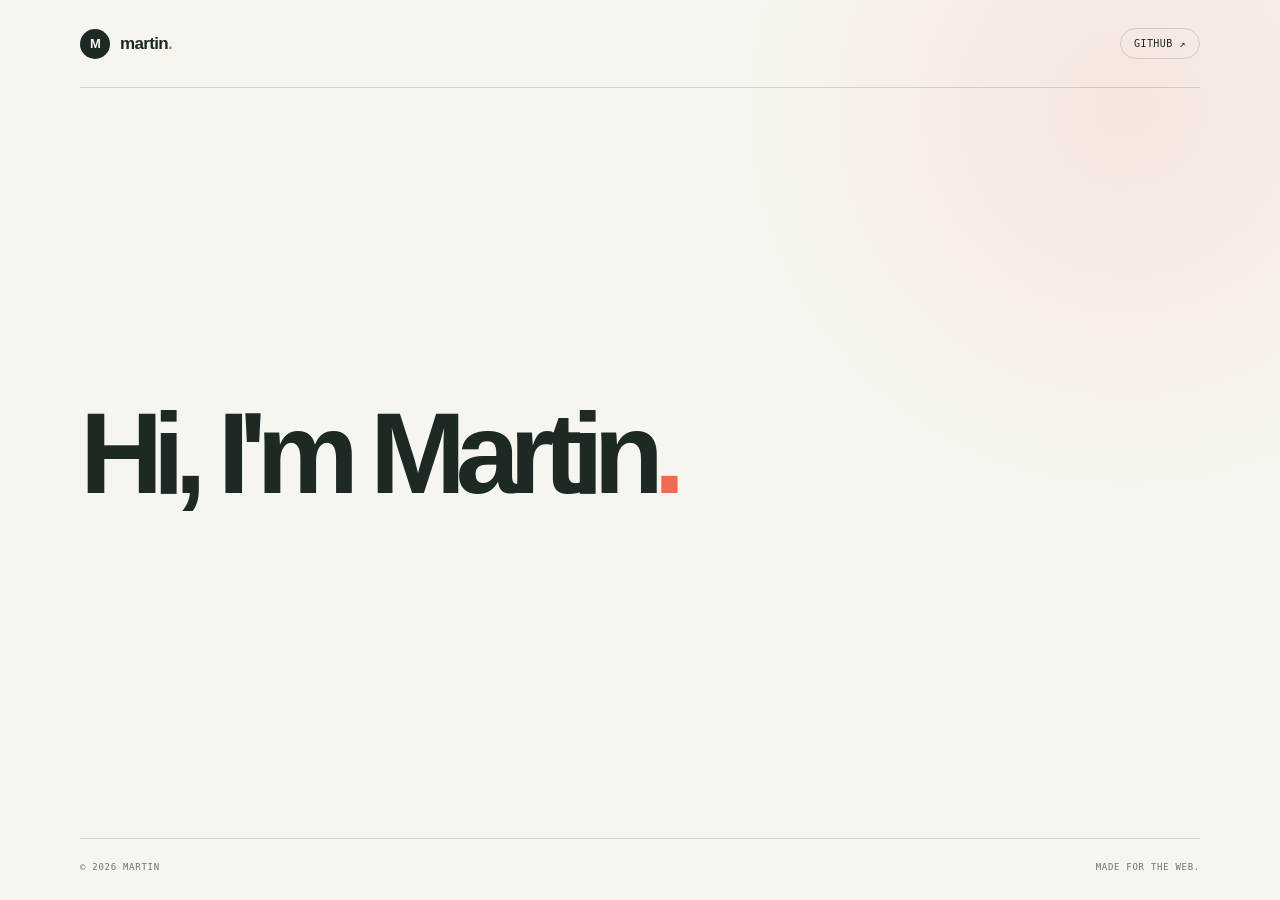
==== index.html @ e4ecc54c "Add simple GitHub Pages landing page" ====
<!doctype html>
<html lang="en">
  <head>
    <meta charset="utf-8" />
    <meta name="viewport" content="width=device-width, initial-scale=1" />
    <meta
      name="description"
      content="Hi, I'm Martin."
    />
    <meta name="theme-color" content="#f7f5ef" />
    <meta property="og:title" content="Martin — Software engineer" />
    <meta
      property="og:description"
      content="A small corner of the internet for Martin."
    />
    <meta property="og:type" content="website" />
    <link rel="icon" href="favicon.svg" type="image/svg+xml" />
    <link rel="stylesheet" href="styles.css" />
    <script src="script.js" defer></script>
  </head>
  <body>
    <main class="site-shell" id="top">
      <header class="site-header">
        <a class="brand" href="#top" aria-label="Martin home">
          <span class="brand-mark">M</span>
          <span>martin<span class="brand-dot">.</span></span>
        </a>
        <a
          class="github-link"
          href="https://github.com/Martinn1996"
          target="_blank"
          rel="noreferrer"
        >
          GitHub <span aria-hidden="true">↗</span>
        </a>
      </header>

      <section class="hero hero--minimal" aria-labelledby="hero-title">
        <h1 id="hero-title">Hi, I'm Martin<span class="accent-dot">.</span></h1>
      </section>

      <footer class="site-footer">
        <p>© <span id="current-year">2026</span> Martin</p>
        <p>Made for the web.</p>
      </footer>
    </main>
  </body>
</html>
---- styles.css ----
:root {
  --paper: #f7f5ef;
  --ink: #1d2923;
  --muted: #69736c;
  --accent: #ed6b4e;
  --line: rgba(29, 41, 35, 0.16);
  --sans: "Helvetica Neue", Helvetica, Arial, sans-serif;
  --serif: Georgia, "Times New Roman", serif;
}

* {
  box-sizing: border-box;
}

html {
  background: var(--paper);
  scroll-behavior: smooth;
}

body {
  min-width: 320px;
  min-height: 100vh;
  margin: 0;
  color: var(--ink);
  background:
    radial-gradient(circle at 88% 12%, rgba(237, 107, 78, 0.11), transparent 24rem),
    var(--paper);
  font-family: var(--sans);
  -webkit-font-smoothing: antialiased;
}

a {
  color: inherit;
  text-decoration: none;
}

.site-shell {
  display: flex;
  flex-direction: column;
  width: min(100% - 48px, 1120px);
  min-height: 100vh;
  margin-inline: auto;
}

.site-header {
  display: flex;
  align-items: center;
  justify-content: space-between;
  padding: 28px 0;
  border-bottom: 1px solid var(--line);
}

.brand {
  display: inline-flex;
  gap: 10px;
  align-items: center;
  font-size: 17px;
  font-weight: 700;
  letter-spacing: -0.04em;
}

.brand-mark {
  display: grid;
  width: 30px;
  height: 30px;
  place-items: center;
  color: var(--paper);
  background: var(--ink);
  border-radius: 50%;
  font-size: 13px;
  letter-spacing: -0.08em;
}

.brand-dot,
.accent-dot {
  color: var(--accent);
}

.github-link {
  display: inline-flex;
  gap: 7px;
  align-items: center;
  padding: 9px 13px;
  border: 1px solid var(--line);
  border-radius: 999px;
  font-family: ui-monospace, SFMono-Regular, Menlo, monospace;
  font-size: 10px;
  letter-spacing: 0.04em;
  text-transform: uppercase;
  transition: color 180ms ease, background 180ms ease, border-color 180ms ease;
}

.github-link:hover,
.github-link:focus-visible {
  color: var(--paper);
  background: var(--ink);
  border-color: var(--ink);
}

.hero {
  display: flex;
  flex: 1;
  flex-direction: column;
  justify-content: center;
  max-width: 930px;
  padding: 100px 0 120px;
}

.eyebrow {
  display: flex;
  gap: 9px;
  align-items: center;
  margin: 0 0 28px;
  color: var(--muted);
  font-family: ui-monospace, SFMono-Regular, Menlo, monospace;
  font-size: 10px;
  letter-spacing: 0.1em;
  text-transform: uppercase;
}

.status-dot {
  display: inline-block;
  width: 7px;
  height: 7px;
  background: #68a76e;
  border-radius: 50%;
  box-shadow: 0 0 0 4px rgba(104, 167, 110, 0.14);
}

h1 {
  margin: 0;
  font-size: clamp(3.7rem, 9vw, 8rem);
  font-weight: 700;
  letter-spacing: -0.09em;
  line-height: 0.96;
}

h1 em {
  color: var(--accent);
  font-family: var(--serif);
  font-weight: 400;
  letter-spacing: -0.08em;
}

.intro {
  max-width: 590px;
  margin: 36px 0 0;
  color: var(--muted);
  font-size: clamp(1rem, 1.5vw, 1.15rem);
  line-height: 1.75;
}

.actions {
  display: flex;
  flex-wrap: wrap;
  gap: 22px;
  align-items: center;
  margin-top: 36px;
}

.button {
  display: inline-flex;
  gap: 24px;
  align-items: center;
  justify-content: space-between;
  min-width: 190px;
  padding: 15px 18px 15px 20px;
  color: var(--paper);
  background: var(--accent);
  border: 1px solid transparent;
  border-radius: 2px;
  font-size: 12px;
  font-weight: 700;
  transition: background 180ms ease, transform 220ms cubic-bezier(0.22, 1, 0.36, 1), box-shadow 220ms ease;
}

.button:hover,
.button:focus-visible {
  background: #d9573d;
  box-shadow: 0 10px 20px rgba(29, 41, 35, 0.12);
  transform: translateY(-3px);
}

.button span {
  font-size: 18px;
  font-weight: 400;
  line-height: 1;
}

.coming-soon {
  color: var(--muted);
  font-family: ui-monospace, SFMono-Regular, Menlo, monospace;
  font-size: 10px;
  letter-spacing: 0.08em;
  text-transform: uppercase;
}

.current-note {
  display: flex;
  gap: 12px;
  align-items: center;
  margin-top: 78px;
  color: var(--muted);
  font-family: ui-monospace, SFMono-Regular, Menlo, monospace;
  font-size: 10px;
  letter-spacing: 0.08em;
  text-transform: uppercase;
}

.note-line {
  width: 42px;
  height: 1px;
  background: var(--accent);
}

.site-footer {
  display: flex;
  justify-content: space-between;
  padding: 23px 0 28px;
  color: var(--muted);
  border-top: 1px solid var(--line);
  font-family: ui-monospace, SFMono-Regular, Menlo, monospace;
  font-size: 9px;
  letter-spacing: 0.08em;
  text-transform: uppercase;
}

.site-footer p {
  margin: 0;
}

:focus-visible {
  outline: 3px solid var(--accent);
  outline-offset: 4px;
}

@media (max-width: 600px) {
  .site-shell {
    width: min(100% - 36px, 1120px);
  }

  .site-header {
    padding: 22px 0;
  }

  .hero {
    padding: 82px 0 90px;
  }

  h1 {
    font-size: clamp(3.25rem, 16vw, 5.4rem);
  }

  .intro {
    margin-top: 28px;
    font-size: 0.98rem;
  }

  .actions {
    align-items: flex-start;
    flex-direction: column;
    gap: 18px;
    margin-top: 30px;
  }

  .current-note {
    margin-top: 58px;
  }

  .site-footer {
    gap: 15px;
    flex-wrap: wrap;
  }
}

@media (prefers-reduced-motion: reduce) {
  html {
    scroll-behavior: auto;
  }

  *,
  *::before,
  *::after {
    transition-duration: 0.01ms !important;
  }
}
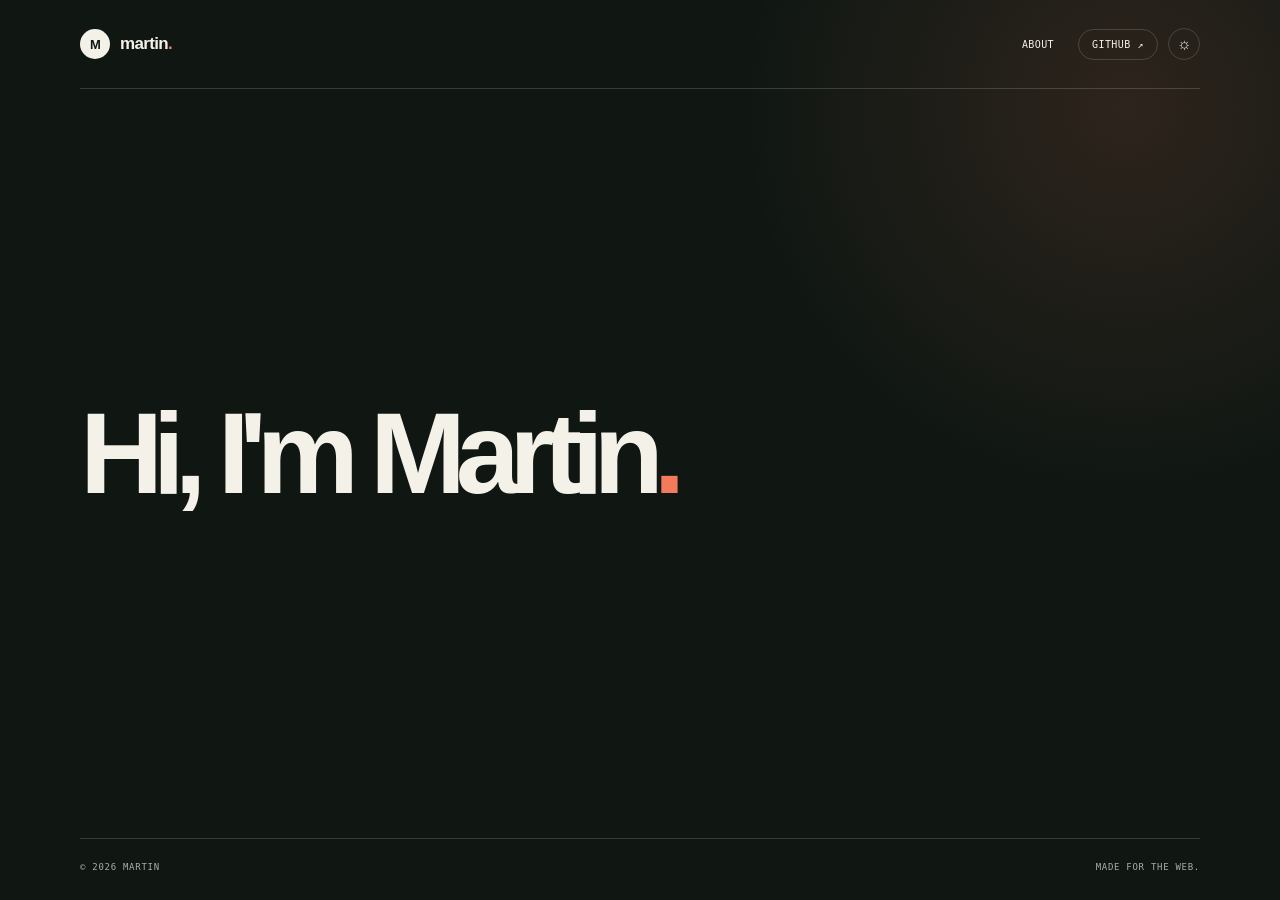
==== commit 818e43af: "Add about page and dark mode" ====
--- a/index.html
+++ b/index.html
@@ -1,5 +1,5 @@
 <!doctype html>
-<html lang="en">
+<html lang="en" data-theme="dark">
   <head>
     <meta charset="utf-8" />
     <meta name="viewport" content="width=device-width, initial-scale=1" />
@@ -7,7 +7,7 @@
       name="description"
       content="Hi, I'm Martin."
     />
-    <meta name="theme-color" content="#f7f5ef" />
+    <meta name="theme-color" content="#101713" />
     <meta property="og:title" content="Martin — Software engineer" />
     <meta
       property="og:description"
@@ -25,14 +25,23 @@
           <span class="brand-mark">M</span>
           <span>martin<span class="brand-dot">.</span></span>
         </a>
-        <a
-          class="github-link"
-          href="https://github.com/Martinn1996"
-          target="_blank"
-          rel="noreferrer"
-        >
-          GitHub <span aria-hidden="true">↗</span>
-        </a>
+        <nav class="header-links" aria-label="Primary navigation">
+          <a class="header-link" href="about.html">About</a>
+          <a
+            class="github-link"
+            href="https://github.com/martinchunho"
+            target="_blank"
+            rel="noreferrer"
+          >
+            GitHub <span aria-hidden="true">↗</span>
+          </a>
+          <button
+            class="theme-toggle"
+            type="button"
+            data-theme-toggle
+            aria-label="Switch to light mode"
+          ></button>
+        </nav>
       </header>
 
       <section class="hero hero--minimal" aria-labelledby="hero-title">
--- a/styles.css
+++ b/styles.css
@@ -1,11 +1,23 @@
 :root {
+  --paper: #101713;
+  --ink: #f4f1e9;
+  --muted: #a5b0a8;
+  --accent: #f47a5c;
+  --line: rgba(244, 241, 233, 0.17);
+  --line-strong: rgba(244, 241, 233, 0.3);
+  --sans: "Helvetica Neue", Helvetica, Arial, sans-serif;
+  --serif: Georgia, "Times New Roman", serif;
+  color-scheme: dark;
+}
+
+:root[data-theme="light"] {
   --paper: #f7f5ef;
   --ink: #1d2923;
   --muted: #69736c;
   --accent: #ed6b4e;
   --line: rgba(29, 41, 35, 0.16);
-  --sans: "Helvetica Neue", Helvetica, Arial, sans-serif;
-  --serif: Georgia, "Times New Roman", serif;
+  --line-strong: rgba(29, 41, 35, 0.28);
+  color-scheme: light;
 }
 
 * {
@@ -23,7 +35,7 @@
   margin: 0;
   color: var(--ink);
   background:
-    radial-gradient(circle at 88% 12%, rgba(237, 107, 78, 0.11), transparent 24rem),
+    radial-gradient(circle at 88% 12%, rgba(244, 122, 92, 0.13), transparent 24rem),
     var(--paper);
   font-family: var(--sans);
   -webkit-font-smoothing: antialiased;
@@ -97,6 +109,62 @@
   border-color: var(--ink);
 }
 
+.header-links {
+  display: flex;
+  gap: 10px;
+  align-items: center;
+}
+
+.header-link {
+  display: inline-flex;
+  align-items: center;
+  padding: 9px 13px;
+  border: 1px solid transparent;
+  border-radius: 999px;
+  font-family: ui-monospace, SFMono-Regular, Menlo, monospace;
+  font-size: 10px;
+  letter-spacing: 0.04em;
+  text-transform: uppercase;
+  transition: color 180ms ease, border-color 180ms ease;
+}
+
+.header-link:hover,
+.header-link:focus-visible {
+  color: var(--accent);
+  border-color: var(--line);
+}
+
+.theme-toggle {
+  display: grid;
+  width: 32px;
+  height: 32px;
+  padding: 0;
+  place-items: center;
+  color: var(--ink);
+  background: transparent;
+  border: 1px solid var(--line);
+  border-radius: 50%;
+  cursor: pointer;
+  font-size: 16px;
+  line-height: 1;
+  transition: color 180ms ease, background 180ms ease, border-color 180ms ease;
+}
+
+.theme-toggle::before {
+  content: "☼";
+}
+
+:root[data-theme="light"] .theme-toggle::before {
+  content: "☾";
+}
+
+.theme-toggle:hover,
+.theme-toggle:focus-visible {
+  color: var(--paper);
+  background: var(--ink);
+  border-color: var(--ink);
+}
+
 .hero {
   display: flex;
   flex: 1;
@@ -213,6 +281,120 @@
   background: var(--accent);
 }
 
+.about-hero {
+  max-width: 930px;
+  padding: 100px 0 92px;
+}
+
+.about-hero h1 {
+  max-width: 900px;
+}
+
+.about-intro {
+  max-width: 650px;
+  margin: 36px 0 0;
+  color: var(--muted);
+  font-size: clamp(1rem, 1.5vw, 1.15rem);
+  line-height: 1.75;
+}
+
+.about-grid {
+  display: grid;
+  grid-template-columns: repeat(2, minmax(0, 1fr));
+  gap: 72px 90px;
+  padding: 0 0 112px;
+}
+
+.about-section {
+  padding-top: 23px;
+  border-top: 1px solid var(--line-strong);
+}
+
+.about-section--work {
+  grid-column: 1 / -1;
+  max-width: 720px;
+}
+
+.section-label,
+.entry-year {
+  margin: 0;
+  color: var(--accent);
+  font-family: ui-monospace, SFMono-Regular, Menlo, monospace;
+  font-size: 10px;
+  letter-spacing: 0.1em;
+  text-transform: uppercase;
+}
+
+.about-section h2 {
+  margin: 34px 0 25px;
+  font-size: clamp(2.4rem, 5vw, 4.4rem);
+  font-weight: 700;
+  letter-spacing: -0.08em;
+  line-height: 0.98;
+}
+
+.about-section h2 em {
+  color: var(--accent);
+  font-family: var(--serif);
+  font-weight: 400;
+}
+
+.about-section > p:not(.section-label):not(.small-note) {
+  max-width: 470px;
+  margin: 0;
+  color: var(--muted);
+  font-size: 15px;
+  line-height: 1.75;
+}
+
+.about-timeline {
+  border-top: 1px solid var(--line);
+}
+
+.about-entry {
+  display: grid;
+  grid-template-columns: 70px minmax(0, 1fr);
+  gap: 17px;
+  padding: 20px 0;
+  border-bottom: 1px solid var(--line);
+}
+
+.about-entry h3 {
+  margin: 0 0 5px;
+  font-size: 15px;
+  font-weight: 700;
+  letter-spacing: -0.035em;
+  line-height: 1.35;
+}
+
+.about-entry p {
+  margin: 0;
+  color: var(--muted);
+  font-size: 13px;
+  line-height: 1.5;
+}
+
+.about-entry a {
+  color: var(--accent);
+  text-decoration: underline;
+  text-decoration-thickness: 1px;
+  text-underline-offset: 3px;
+  transition: color 180ms ease;
+}
+
+.about-entry a:hover,
+.about-entry a:focus-visible {
+  color: var(--ink);
+}
+
+.small-note {
+  margin: 17px 0 0;
+  color: var(--muted);
+  font-family: ui-monospace, SFMono-Regular, Menlo, monospace;
+  font-size: 10px;
+  letter-spacing: 0.04em;
+}
+
 .site-footer {
   display: flex;
   justify-content: space-between;
@@ -241,6 +423,16 @@
 
   .site-header {
     padding: 22px 0;
+  }
+
+  .header-links {
+    gap: 5px;
+  }
+
+  .header-link,
+  .github-link {
+    padding: 8px 10px;
+    font-size: 9px;
   }
 
   .hero {
@@ -267,6 +459,29 @@
     margin-top: 58px;
   }
 
+  .about-hero {
+    padding: 82px 0 70px;
+  }
+
+  .about-intro {
+    margin-top: 28px;
+    font-size: 0.98rem;
+  }
+
+  .about-grid {
+    display: block;
+    padding-bottom: 76px;
+  }
+
+  .about-section + .about-section {
+    margin-top: 62px;
+  }
+
+  .about-entry {
+    grid-template-columns: 62px minmax(0, 1fr);
+    gap: 12px;
+  }
+
   .site-footer {
     gap: 15px;
     flex-wrap: wrap;
